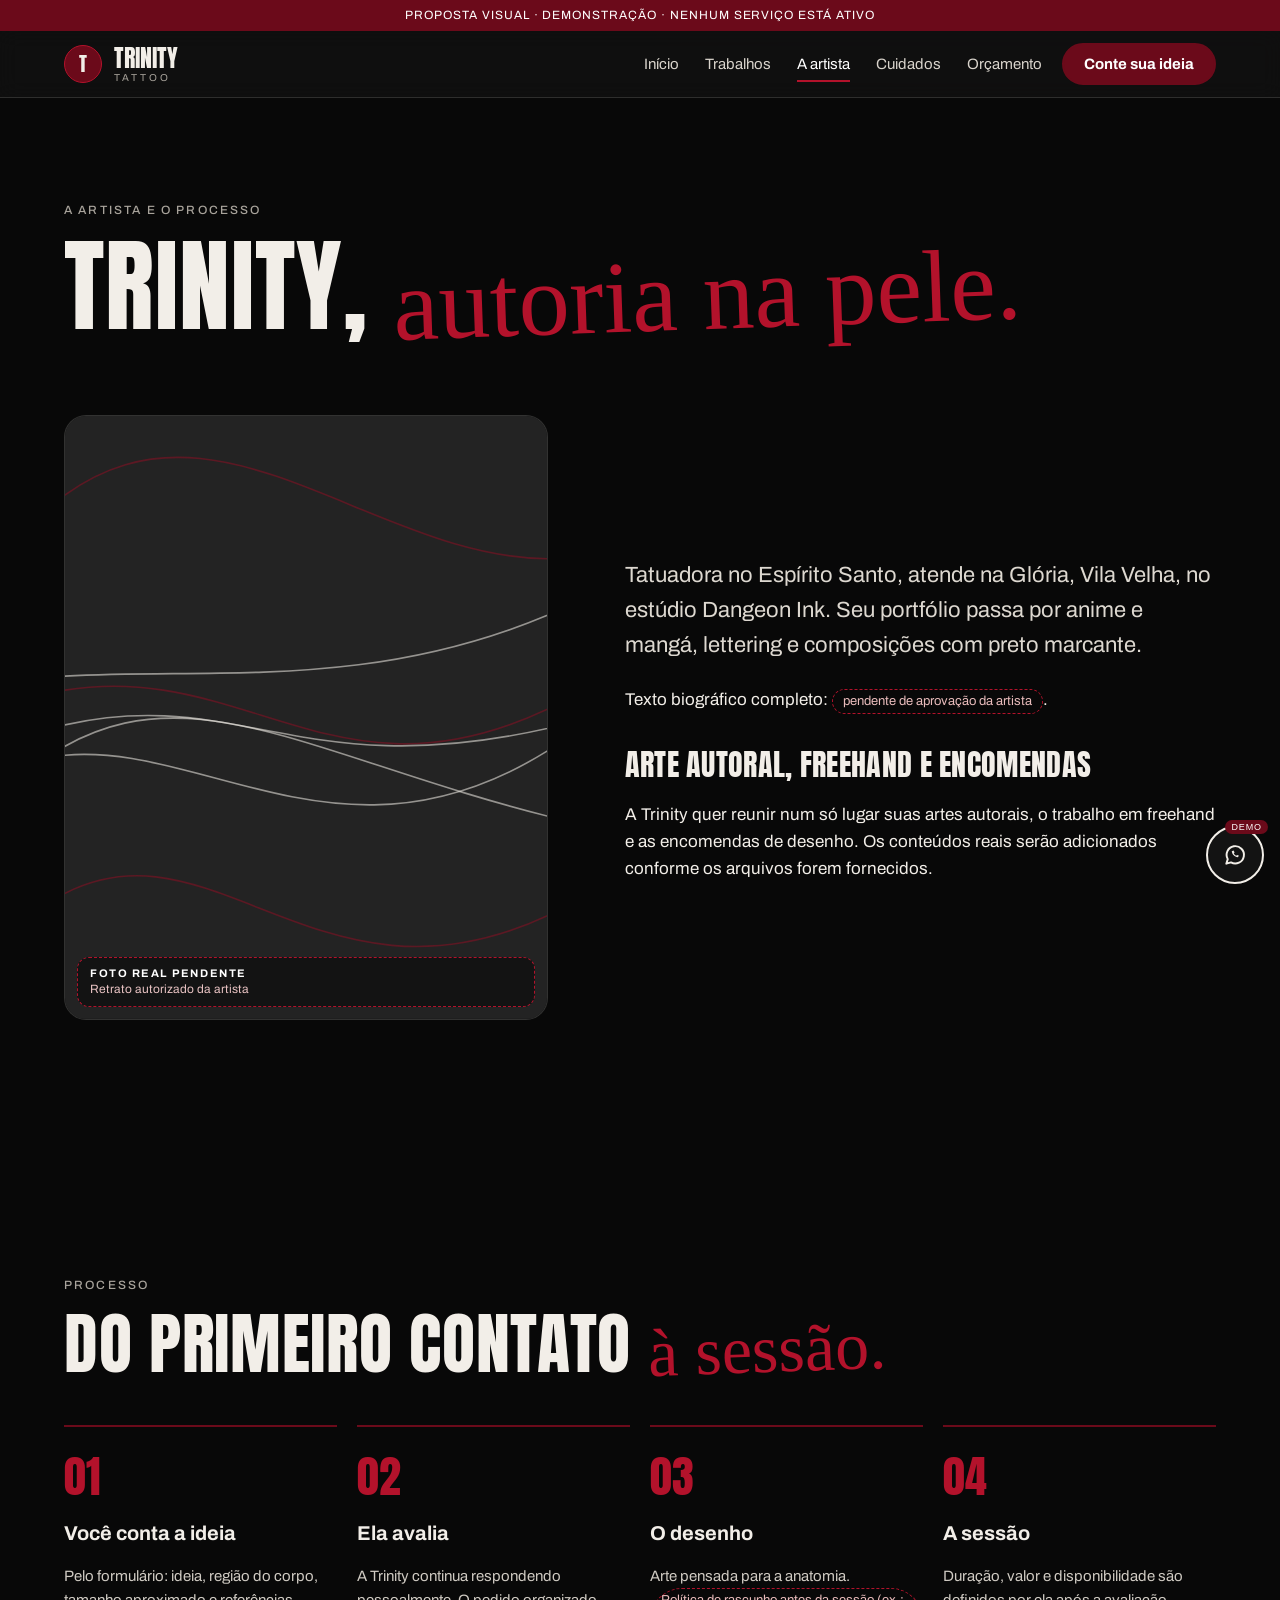
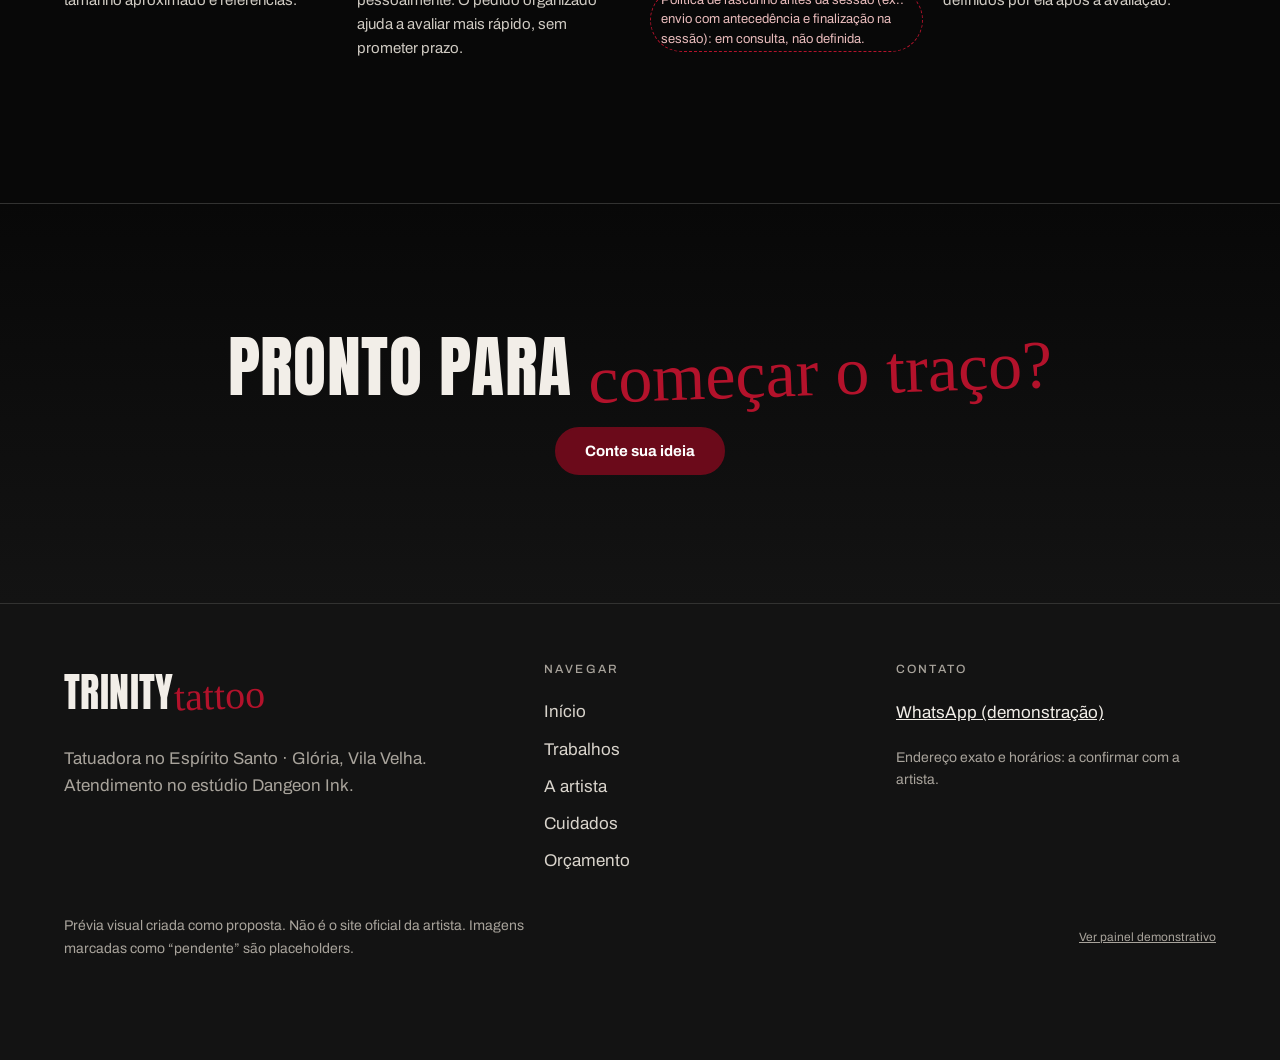
==== site/artista.html @ e9e805b1 "Prévia navegável da Trinity: proposta visual 'Do traço à pele' (sem serviços ativos) Co-Authored-By:" ====
<!doctype html>
<html lang="pt-BR">
<head>
<meta charset="utf-8">
<meta name="viewport" content="width=device-width,initial-scale=1,viewport-fit=cover">
<meta name="robots" content="noindex,nofollow,noarchive">
<meta name="description" content="Prévia visual — proposta de site para a tatuadora Trinity. Demonstração, sem serviços ativos.">
<meta name="theme-color" content="#0a0a0a">
<title>A artista e o processo · Trinity (prévia)</title>
<link rel="preconnect" href="https://fonts.googleapis.com"><link rel="preconnect" href="https://fonts.gstatic.com" crossorigin>
<link href="https://fonts.googleapis.com/css2?family=Anton&family=Archivo:wght@400;500;700&family=Permanent+Marker&display=swap" rel="stylesheet">
<link rel="stylesheet" href="css/style.css">
</head>
<body class="">
<a class="skip" href="#main">Pular para o conteúdo</a>
<div class="demo-strip" role="note">Proposta visual · demonstração · nenhum serviço está ativo</div>
<header class="site-header">
  <a class="brand" href="index.html" aria-label="Trinity — início"><span class="brand-mark" aria-hidden="true">T</span><span>Trinity<small>tattoo</small></span></a>
  <nav class="nav" id="nav" aria-label="Principal"><a href="index.html">Início</a><a href="trabalhos.html">Trabalhos</a><a href="artista.html" aria-current="page">A artista</a><a href="cuidados.html">Cuidados</a><a href="orcamento.html">Orçamento</a></nav>
  <a class="btn btn-sm hide-m" href="orcamento.html">Conte sua ideia</a>
  <button class="menu-btn" id="menuBtn" aria-expanded="false" aria-controls="nav" aria-label="Abrir menu"><span></span><span></span></button>
</header>
<main id="main">

<section class="page-head"><p class="eyebrow">A artista e o processo</p><h1 class="h1">Trinity, <em>autoria na pele.</em></h1></section>
<section class="sec split tight">
  <figure class="split-fig" data-ph="portrait" data-ph-label="Foto real pendente" data-ph-note="Retrato autorizado da artista"></figure>
  <div>
    <p class="lead">Tatuadora no Espírito Santo, atende na Glória, Vila Velha, no estúdio Dangeon Ink. Seu portfólio passa por anime e mangá, lettering e composições com preto marcante.</p>
    <p>Texto biográfico completo: <span class="pending">pendente de aprovação da artista</span>.</p>
    <h2 class="h3">Arte autoral, freehand e encomendas</h2>
    <p>A Trinity quer reunir num só lugar suas artes autorais, o trabalho em freehand e as encomendas de desenho. Os conteúdos reais serão adicionados conforme os arquivos forem fornecidos.</p>
  </div>
</section>
<section class="sec">
  <div class="sec-head"><p class="eyebrow">Processo</p><h2 class="h2">Do primeiro contato <em>à sessão.</em></h2></div>
  <ol class="timeline">
    <li><span class="n">01</span><h3>Você conta a ideia</h3><p>Pelo formulário: ideia, região do corpo, tamanho aproximado e referências.</p></li>
    <li><span class="n">02</span><h3>Ela avalia</h3><p>A Trinity continua respondendo pessoalmente. O pedido organizado ajuda a avaliar mais rápido, sem prometer prazo.</p></li>
    <li><span class="n">03</span><h3>O desenho</h3><p>Arte pensada para a anatomia. <span class="pending">Política de rascunho antes da sessão (ex.: envio com antecedência e finalização na sessão): em consulta, não definida.</span></p></li>
    <li><span class="n">04</span><h3>A sessão</h3><p>Duração, valor e disponibilidade são definidos por ela após a avaliação.</p></li>
  </ol>
</section>
<section class="sec cta-band"><h2 class="h2">Pronto para <em>começar o traço?</em></h2><a class="btn" href="orcamento.html">Conte sua ideia</a></section>

</main>
<footer class="site-footer">
  <div class="foot-grid">
    <div><p class="foot-brand">Trinity<em> tattoo</em></p><p class="muted">Tatuadora no Espírito Santo · Glória, Vila Velha.<br>Atendimento no estúdio Dangeon Ink.</p></div>
    <div><p class="eyebrow">Navegar</p><a href="index.html">Início</a><a href="trabalhos.html">Trabalhos</a><a href="artista.html" aria-current="page">A artista</a><a href="cuidados.html">Cuidados</a><a href="orcamento.html">Orçamento</a></div>
    <div><p class="eyebrow">Contato</p><button class="linklike" data-demo="O contato por WhatsApp está em modo demonstração: nenhuma conversa é aberta.">WhatsApp (demonstração)</button><p class="muted small">Endereço exato e horários: a confirmar com a artista.</p></div>
  </div>
  <div class="foot-bottom"><p class="small muted">Prévia visual criada como proposta. Não é o site oficial da artista. Imagens marcadas como “pendente” são placeholders.</p><a class="panel-link" href="painel.html">Ver painel demonstrativo</a></div>
</footer>
<button class="wa-float" data-demo="Botão de WhatsApp em modo demonstração. Nenhuma mensagem é enviada." aria-label="WhatsApp (demonstração)"><svg viewBox="0 0 24 24" width="26" height="26" aria-hidden="true"><path fill="none" stroke="currentColor" stroke-width="1.8" stroke-linejoin="round" d="M4 20l1.3-4.2A8 8 0 1 1 8.300 18.800z"/><path fill="currentColor" d="M9 8.500c.3 2.800 2.700 5.200 5.500 5.600l1.200-1.300-1.800-.9-.8.700c-1-.4-1.800-1.200-2.200-2.200l.7-.8-.9-1.800z"/></svg><span class="wa-tag">demo</span></button>
<div class="toast" id="toast" role="status" aria-live="polite"></div>
<script src="js/app.js" defer></script>
</body>
</html>
---- site/css/style.css ----
:root{--ink:#080808;--graphite:#131313;--graphite2:#1d1d1d;--red:#6b0a1a;--red-hi:#b3122b;--paper:#f2eee8;--muted:#a8a39b;--line:rgba(242,238,232,.14);--r:22px;--gut:clamp(18px,5vw,64px);--serif:"Anton","Arial Narrow",Impact,sans-serif;--hand:"Permanent Marker","Comic Sans MS",cursive;--sans:"Archivo",system-ui,-apple-system,Segoe UI,sans-serif}
*{box-sizing:border-box}html{scroll-behavior:smooth;-webkit-text-size-adjust:100%}
body{margin:0;background:radial-gradient(1200px 600px at 80% -10%,rgba(107,10,26,.22),transparent 60%),var(--ink);color:var(--paper);font:400 17px/1.6 var(--sans);overflow-x:hidden}
img,svg{max-width:100%;display:block}a{color:inherit}
:focus-visible{outline:3px solid var(--paper);outline-offset:3px;border-radius:6px}
.skip{position:absolute;left:-999px;top:0;background:var(--paper);color:var(--ink);padding:10px 14px;z-index:200}.skip:focus{left:8px;top:8px}
.demo-strip{background:var(--red);color:#fff;text-align:center;font-size:12px;letter-spacing:.08em;text-transform:uppercase;padding:6px 12px}
.muted{color:var(--muted)}.small{font-size:14px}.red{background:var(--red)!important;color:#fff!important}
em{font-family:var(--hand);font-style:normal;font-weight:400;color:var(--red-hi);text-transform:none;letter-spacing:0;display:inline-block;transform:rotate(-2deg)}
.eyebrow{font-size:12px;letter-spacing:.18em;text-transform:uppercase;color:var(--muted);margin:0 0 14px;font-weight:500}
.h1,.h2,.h3,.hero-title,.card h3,.vw-info h2,.faq summary,.foot-brand,.steps li b,.step legend,.stats b,.timeline .n{font-family:var(--serif);text-transform:uppercase;letter-spacing:.01em;font-weight:400}.h1,.h2,.h3,.hero-title{line-height:1.02;margin:0 0 20px}
.h1{font-size:clamp(44px,8vw,104px)}.h2{font-size:clamp(34px,5.4vw,68px)}.h2.big{font-size:clamp(42px,7.4vw,96px)}.h3{font-size:30px;margin-top:36px}
.lead{font-size:clamp(18px,2.2vw,22px);max-width:60ch;color:#ddd8d0}.lead.sm{font-size:18px;max-width:56ch}
.pending{display:inline-block;font-size:13px;border:1px dashed var(--red-hi);color:#e9bcbc;padding:2px 10px;border-radius:99px;line-height:1.5}
.site-header{position:sticky;top:0;z-index:50;display:flex;align-items:center;gap:20px;padding:12px var(--gut);background:rgba(16,16,16,.88);backdrop-filter:blur(10px);border-bottom:1px solid var(--line)}
.brand{display:flex;align-items:center;gap:12px;text-decoration:none;font-family:var(--serif);text-transform:uppercase;font-size:24px;line-height:1}
.brand small{display:block;font-family:var(--sans);font-size:10px;letter-spacing:.3em;text-transform:uppercase;color:var(--muted);margin-top:3px}
.brand-mark{width:38px;height:38px;border-radius:50%;background:var(--red);border:1px solid var(--red-hi);display:grid;place-items:center;font-size:20px}
.nav{margin-left:auto;display:flex;gap:26px}.nav a{text-decoration:none;font-size:15px;padding:8px 0;position:relative;color:#d9d4cc}
.nav a::after{content:"";position:absolute;left:0;bottom:2px;height:2px;width:0;background:var(--red-hi);transition:width .3s}
.nav a:hover::after,.nav a[aria-current]::after{width:100%}.nav a[aria-current]{color:#fff}
.menu-btn{display:none;margin-left:auto;width:48px;height:48px;border:1px solid var(--line);border-radius:50%;background:transparent;cursor:pointer;position:relative}
.menu-btn span{position:absolute;left:14px;right:14px;height:2px;background:var(--paper);transition:transform .3s}.menu-btn span:first-child{top:19px}.menu-btn span:last-child{top:27px}
.menu-btn[aria-expanded=true] span:first-child{transform:translateY(4px) rotate(45deg)}.menu-btn[aria-expanded=true] span:last-child{transform:translateY(-4px) rotate(-45deg)}
.btn{display:inline-flex;align-items:center;justify-content:center;min-height:48px;padding:0 28px;border-radius:99px;background:var(--red);color:#fff;text-decoration:none;font-weight:700;font-size:15px;border:2px solid var(--red);cursor:pointer;font-family:inherit;transition:transform .25s,background .25s}
.btn:hover{background:#8a0f24;border-color:var(--red-hi);transform:translateY(-2px)}.btn-ghost{background:transparent;border-color:var(--line);color:var(--paper)}.btn-ghost:hover{background:var(--graphite);border-color:var(--paper)}
.btn-sm{min-height:42px;padding:0 20px}.cta-row{display:flex;flex-wrap:wrap;gap:12px;margin-top:28px}
.linklike{background:none;border:0;color:var(--paper);text-decoration:underline;font:inherit;cursor:pointer;padding:6px 0;text-align:left}
.sec{padding:clamp(64px,10vw,140px) var(--gut);position:relative}.sec.tight{padding-top:24px}
.sec-head{max-width:900px;margin-bottom:40px}
.hero{position:relative;min-height:calc(100svh - 140px);display:grid;grid-template-columns:1.1fr .9fr;gap:var(--gut);align-items:end;padding:clamp(40px,7vw,90px) var(--gut) 40px;overflow:hidden}
.hero-lines{position:absolute;inset:0;width:100%;height:100%;opacity:.5;pointer-events:none}
.draw{fill:none;stroke:var(--red);stroke-width:2;stroke-linecap:round;stroke-dasharray:1600;stroke-dashoffset:1600;animation:draw 3.6s .3s ease forwards}.d2{animation-delay:.9s;stroke:var(--paper);opacity:.35}.d3{animation-delay:1.4s;opacity:.7}.d4{animation-delay:2s}
@keyframes draw{to{stroke-dashoffset:0}}
.hero-in{position:relative;z-index:2}.hero-title{font-size:clamp(56px,10vw,150px);margin-bottom:24px}.hero-title span{display:inline-block}
.hero-fig{position:relative;z-index:2;margin:0;aspect-ratio:4/5;border-radius:var(--r);overflow:hidden;border:1px solid var(--line)}
.hero-note{grid-column:1/-1;position:relative;z-index:2;margin:0}
[data-ph]{position:relative;background:var(--graphite);overflow:hidden}[data-ph] svg{width:100%;height:100%}
.ph-tag{position:absolute;left:12px;bottom:12px;right:12px;background:rgba(16,16,16,.82);border:1px dashed var(--red-hi);border-radius:12px;padding:8px 12px;font-size:12px;line-height:1.4;color:#e9c3c3}.ph-tag b{display:block;font-size:11px;letter-spacing:.14em;text-transform:uppercase;color:#fff}
.rail-wrap{margin:0 calc(var(--gut)*-1)}
.rail{display:flex;gap:18px;overflow-x:auto;scroll-snap-type:x mandatory;padding:6px var(--gut) 24px;scrollbar-width:thin;scrollbar-color:var(--red) transparent;touch-action:pan-x pan-y;-webkit-overflow-scrolling:touch;cursor:grab}
.rail.drag{cursor:grabbing;scroll-snap-type:none}
.card{flex:0 0 min(78vw,420px);scroll-snap-align:center;text-align:left;background:none;border:0;padding:0;color:inherit;font:inherit;cursor:pointer;opacity:.7;transition:opacity .3s}.card.active,.card:hover,.card:focus-visible{opacity:1}
.card figure{position:relative;background:var(--graphite);margin:0;aspect-ratio:4/5;border-radius:var(--r);overflow:hidden;border:1px solid var(--line)}
.card h3{font-size:24px;margin:14px 0 2px}.card p{margin:0;color:var(--muted);font-size:14px}
.rail-ctl{display:flex;align-items:center;gap:16px;padding:0 var(--gut);flex-wrap:wrap}
.circle{width:48px;height:48px;border-radius:50%;border:1px solid var(--line);background:transparent;color:var(--paper);font-size:20px;cursor:pointer}.circle:hover{background:var(--red);border-color:var(--red)}
.sketch{overflow:hidden}.scroll-line{position:absolute;left:clamp(6px,2vw,24px);top:0;height:100%;width:30px;pointer-events:none}
.scroll-line path{fill:none;stroke:var(--red);stroke-width:2;vector-effect:non-scaling-stroke}
.cmp-grid{display:grid;grid-template-columns:1.2fr .8fr;gap:clamp(24px,5vw,64px);align-items:start}
.cmp{position:relative;aspect-ratio:4/5;max-height:80vh;width:100%;border-radius:var(--r);overflow:hidden;border:1px solid var(--line);touch-action:pan-y;user-select:none;-webkit-user-select:none;background:var(--graphite)}
.cmp-layer{position:absolute;inset:0}.cmp-before{clip-path:inset(0 50% 0 0)}
.tag{position:absolute;top:14px;padding:5px 12px;border-radius:99px;background:rgba(16,16,16,.8);font-size:11px;letter-spacing:.12em;text-transform:uppercase;z-index:3}.tag-l{left:14px}.tag-r{right:14px}
.cmp-handle{position:absolute;top:0;bottom:0;left:50%;width:2px;background:var(--paper);z-index:3;pointer-events:none}
.cmp-handle span{position:absolute;top:50%;left:50%;transform:translate(-50%,-50%);width:52px;height:52px;border-radius:50%;background:var(--red);border:2px solid var(--paper);display:grid;place-items:center;font-size:14px;font-weight:700}
.cmp-range{position:absolute;inset:0;width:100%;height:100%;opacity:0;margin:0;cursor:ew-resize;z-index:4;touch-action:pan-y}
.cmp:focus-within{outline:3px solid var(--paper);outline-offset:3px}
.badge-ill{margin:12px 0 0;font-size:13px;color:#e9c3c3;border-left:3px solid var(--red);padding-left:10px}
.chips{display:flex;flex-wrap:wrap;gap:10px;margin-bottom:18px}.chip{min-height:44px;padding:0 18px;border-radius:99px;border:1px solid var(--line);background:transparent;color:var(--paper);font:inherit;font-size:14px;cursor:pointer}.chip.on{background:var(--red);border-color:var(--red)}
.cmp-desc{font-size:18px;min-height:3.4em}
.split{display:grid;grid-template-columns:.9fr 1.1fr;gap:clamp(28px,6vw,90px);align-items:center}.split-fig{margin:0;aspect-ratio:4/5;border-radius:var(--r);border:1px solid var(--line);overflow:hidden}
.steps{list-style:none;padding:0;margin:28px 0;display:grid;gap:0}.steps li{display:grid;grid-template-columns:110px 1fr;gap:12px;padding:14px 0;border-top:1px solid var(--line);counter-increment:s}.steps li b{font-size:22px}.steps span{color:#cfcac2}
.cta-band{text-align:center;background:linear-gradient(180deg,var(--ink),var(--graphite));border-top:1px solid var(--line)}.cta-band .lead{margin:0 auto 28px}
.page-head{padding:clamp(48px,8vw,110px) var(--gut) 24px}
.works{display:grid;grid-template-columns:repeat(12,1fr);gap:18px}.works .card{opacity:1;grid-column:span 4}.works .card:nth-child(3n+1){grid-column:span 5}.works .card:nth-child(3n+2){grid-column:span 4;margin-top:60px}.works .card:nth-child(3n){grid-column:span 3}
.timeline{list-style:none;margin:0;padding:0;display:grid;grid-template-columns:repeat(4,1fr);gap:20px}.timeline li{border-top:2px solid var(--red);padding-top:14px}.timeline .n{font-family:var(--serif);font-size:44px;color:var(--red-hi)}.timeline h3{margin:6px 0;font-size:20px}.timeline p{color:#cfcac2;font-size:15px}
.faq-wrap{max-width:860px}.faq{border-top:1px solid var(--line);padding:4px 0}.faq summary{cursor:pointer;min-height:56px;display:flex;align-items:center;font-size:24px;list-style:none;justify-content:space-between}.faq summary::after{content:"+";color:var(--red-hi);font-family:var(--sans)}.faq[open] summary::after{content:"–"}.faq p{color:#cfcac2;margin:0 0 20px;max-width:60ch}
.form-sec{max-width:820px}.demo-box{border:1px dashed var(--red-hi);background:rgba(165,29,50,.12);padding:14px 18px;border-radius:14px;font-size:15px;margin-bottom:24px}
.progress{display:flex;gap:8px;list-style:none;padding:0;margin:0 0 28px;font-size:12px;letter-spacing:.1em;text-transform:uppercase}.progress li{flex:1;padding-top:10px;border-top:3px solid var(--line);color:var(--muted)}.progress li.on{border-color:var(--red);color:var(--paper)}
.step{display:none;border:0;padding:0;margin:0}.step.on{display:grid;gap:18px}.step legend{font-size:34px;margin-bottom:16px;padding:0}
label{display:grid;gap:8px;font-size:15px;color:#ddd8d0}input:not([type=checkbox]):not([type=range]),select,textarea{font:inherit;font-size:16px;color:var(--paper);background:var(--graphite);border:1px solid var(--line);border-radius:14px;padding:14px;min-height:50px;width:100%}
.check{display:flex;align-items:center;gap:12px;min-height:48px}.check input{width:24px;height:24px;accent-color:var(--red)}
.drop{border:1px dashed var(--muted);border-radius:14px;padding:26px;text-align:center;color:var(--muted);cursor:pointer}.refs{list-style:none;margin:0;padding:0;display:flex;gap:8px;flex-wrap:wrap}.refs li{background:var(--graphite);border:1px solid var(--line);padding:6px 12px;border-radius:99px;font-size:13px}
.form-nav{display:flex;gap:12px;justify-content:space-between;margin-top:28px}.err{color:#ff9aa8;min-height:1.5em}
.review{display:grid;gap:10px;margin:0}.review div{display:grid;grid-template-columns:150px 1fr;gap:12px;border-bottom:1px solid var(--line);padding-bottom:8px}.review dt{color:var(--muted)}.review dd{margin:0}
.done{padding:20px 0}
.stats{display:grid;grid-template-columns:repeat(4,1fr);gap:14px;margin-bottom:28px}.stats div{background:var(--graphite);border-radius:18px;padding:18px}.stats b{display:block;font-size:48px;color:var(--red-hi);line-height:1}.stats span{font-size:14px;color:var(--muted)}
.tabs{display:flex;gap:8px;overflow-x:auto;margin-bottom:22px;padding-bottom:4px}.tabs button{min-height:46px;padding:0 20px;border-radius:99px;border:1px solid var(--line);background:transparent;color:var(--paper);font:inherit;cursor:pointer;white-space:nowrap}.tabs button[aria-selected=true]{background:var(--paper);color:var(--ink)}
.tabpane{display:none}.tabpane.on{display:block}
.kanban{display:grid;grid-template-columns:repeat(3,1fr);gap:16px}.col{background:var(--graphite);border-radius:18px;padding:14px}.col h3{font-size:12px;letter-spacing:.14em;text-transform:uppercase;color:var(--muted);margin:4px 4px 12px}
.req{background:var(--ink);border:1px solid var(--line);border-radius:14px;padding:14px;margin-bottom:10px}.req b{display:block}.req p{margin:4px 0 8px;font-size:14px;color:#cfcac2}.meta{display:flex;gap:6px;flex-wrap:wrap}.meta span{font-size:11px;background:var(--graphite2);padding:2px 9px;border-radius:99px}.meta .hot{background:var(--red)}
.cal{display:grid;grid-template-columns:repeat(7,1fr);gap:6px}.cal .dow{font-size:11px;color:var(--muted);text-align:center;text-transform:uppercase}.cal .day{min-height:64px;background:var(--graphite);border-radius:10px;padding:6px;font-size:12px;position:relative}.cal .day.s{background:var(--red)}.cal .day.b{background:repeating-linear-gradient(45deg,var(--graphite),var(--graphite) 6px,#303030 6px,#303030 12px);color:var(--muted)}.cal .day i{display:block;font-style:normal;font-size:10px;margin-top:4px;line-height:1.2}
.draws{display:grid;grid-template-columns:repeat(2,1fr);gap:16px}.dr{background:var(--graphite);border-radius:18px;padding:18px}.stg{display:flex;gap:6px;margin-top:12px}.stg i{flex:1;height:6px;border-radius:9px;background:var(--graphite2)}.stg i.on{background:var(--red)}.stl{display:flex;justify-content:space-between;font-size:11px;color:var(--muted);margin-top:6px}
.blocks{display:grid;grid-template-columns:repeat(auto-fill,minmax(150px,1fr));gap:10px}.blk{min-height:56px;border-radius:14px;border:1px solid var(--line);background:var(--graphite);color:var(--paper);font:inherit;cursor:pointer;padding:10px}.blk[aria-pressed=true]{background:repeating-linear-gradient(45deg,var(--graphite),var(--graphite) 6px,#3a1017 6px,#3a1017 12px);border-color:var(--red)}
.site-footer{border-top:1px solid var(--line);padding:56px var(--gut) 100px;background:var(--graphite)}.foot-grid{display:grid;grid-template-columns:1.4fr 1fr 1fr;gap:32px}.foot-grid a{display:block;text-decoration:none;padding:5px 0;color:#d9d4cc}.foot-brand{font-size:40px;margin:0}
.foot-bottom{margin-top:36px;display:flex;justify-content:space-between;gap:16px;flex-wrap:wrap;align-items:center}.foot-bottom p{margin:0;max-width:60ch}.panel-link{font-size:12px;color:var(--muted);text-decoration:underline}
.wa-float{position:fixed;right:16px;bottom:calc(16px + env(safe-area-inset-bottom));z-index:60;width:58px;height:58px;border-radius:50%;border:2px solid var(--paper);background:var(--graphite);color:var(--paper);cursor:pointer;display:grid;place-items:center}
.wa-tag{position:absolute;top:-8px;right:-6px;background:var(--red);color:#fff;font-size:9px;letter-spacing:.1em;text-transform:uppercase;padding:2px 6px;border-radius:99px}
.toast{position:fixed;left:50%;bottom:90px;transform:translate(-50%,20px);background:var(--paper);color:var(--ink);padding:12px 20px;border-radius:14px;max-width:min(92vw,440px);font-size:14px;opacity:0;pointer-events:none;transition:.3s;z-index:90}.toast.on{opacity:1;transform:translate(-50%,0)}
dialog.viewer{border:0;padding:0;background:var(--ink);color:var(--paper);width:min(1100px,96vw);max-height:94svh;border-radius:var(--r);overflow:auto}dialog::backdrop{background:rgba(0,0,0,.8)}
.vw{display:grid;grid-template-columns:1.1fr .9fr}.vw figure{margin:0;min-height:300px;aspect-ratio:4/5;position:relative}.vw-info{padding:28px;display:flex;flex-direction:column;gap:10px}.vw-info h2{font-size:36px;margin:0}.vw-nav{display:flex;gap:10px;margin-top:auto;align-items:center}.vw-close{position:absolute;top:10px;right:10px;z-index:5;background:var(--ink)}
.reveal{opacity:0;transform:translateY(26px);transition:opacity .8s,transform .8s}.reveal.in{opacity:1;transform:none}
@media (max-width:900px){.nav{position:fixed;inset:var(--hh,100px) 0 auto 0;flex-direction:column;gap:0;background:var(--ink);padding:10px var(--gut) 24px;border-bottom:1px solid var(--line);transform:translateY(-12px);opacity:0;visibility:hidden;transition:.25s;margin:0}.nav.open{transform:none;opacity:1;visibility:visible}.nav a{padding:16px 0;font-size:20px;border-bottom:1px solid var(--line)}.menu-btn{display:block}.hide-m{display:none}
.hero,.split,.cmp-grid,.vw{grid-template-columns:1fr}.hero-fig{aspect-ratio:4/4}.timeline,.stats,.draws,.kanban,.foot-grid{grid-template-columns:1fr 1fr}.works{grid-template-columns:1fr 1fr}.works .card,.works .card:nth-child(n){grid-column:auto;margin-top:0}.steps li{grid-template-columns:90px 1fr}}
@media (max-width:560px){body{font-size:16px}.timeline,.draws,.kanban,.foot-grid{grid-template-columns:1fr}.works{grid-template-columns:1fr}.stats{grid-template-columns:1fr 1fr}.cal{gap:3px}.cal .day{min-height:48px;padding:3px;font-size:10px}.cal .day i{display:none}.review div{grid-template-columns:1fr;gap:2px}.cta-row .btn{flex:1 1 100%}.scroll-line{display:none}.demo-strip{font-size:10px}}
@media (prefers-reduced-motion:reduce){*{animation:none!important;transition:none!important;scroll-behavior:auto!important}.draw{stroke-dashoffset:0}.reveal{opacity:1;transform:none}}
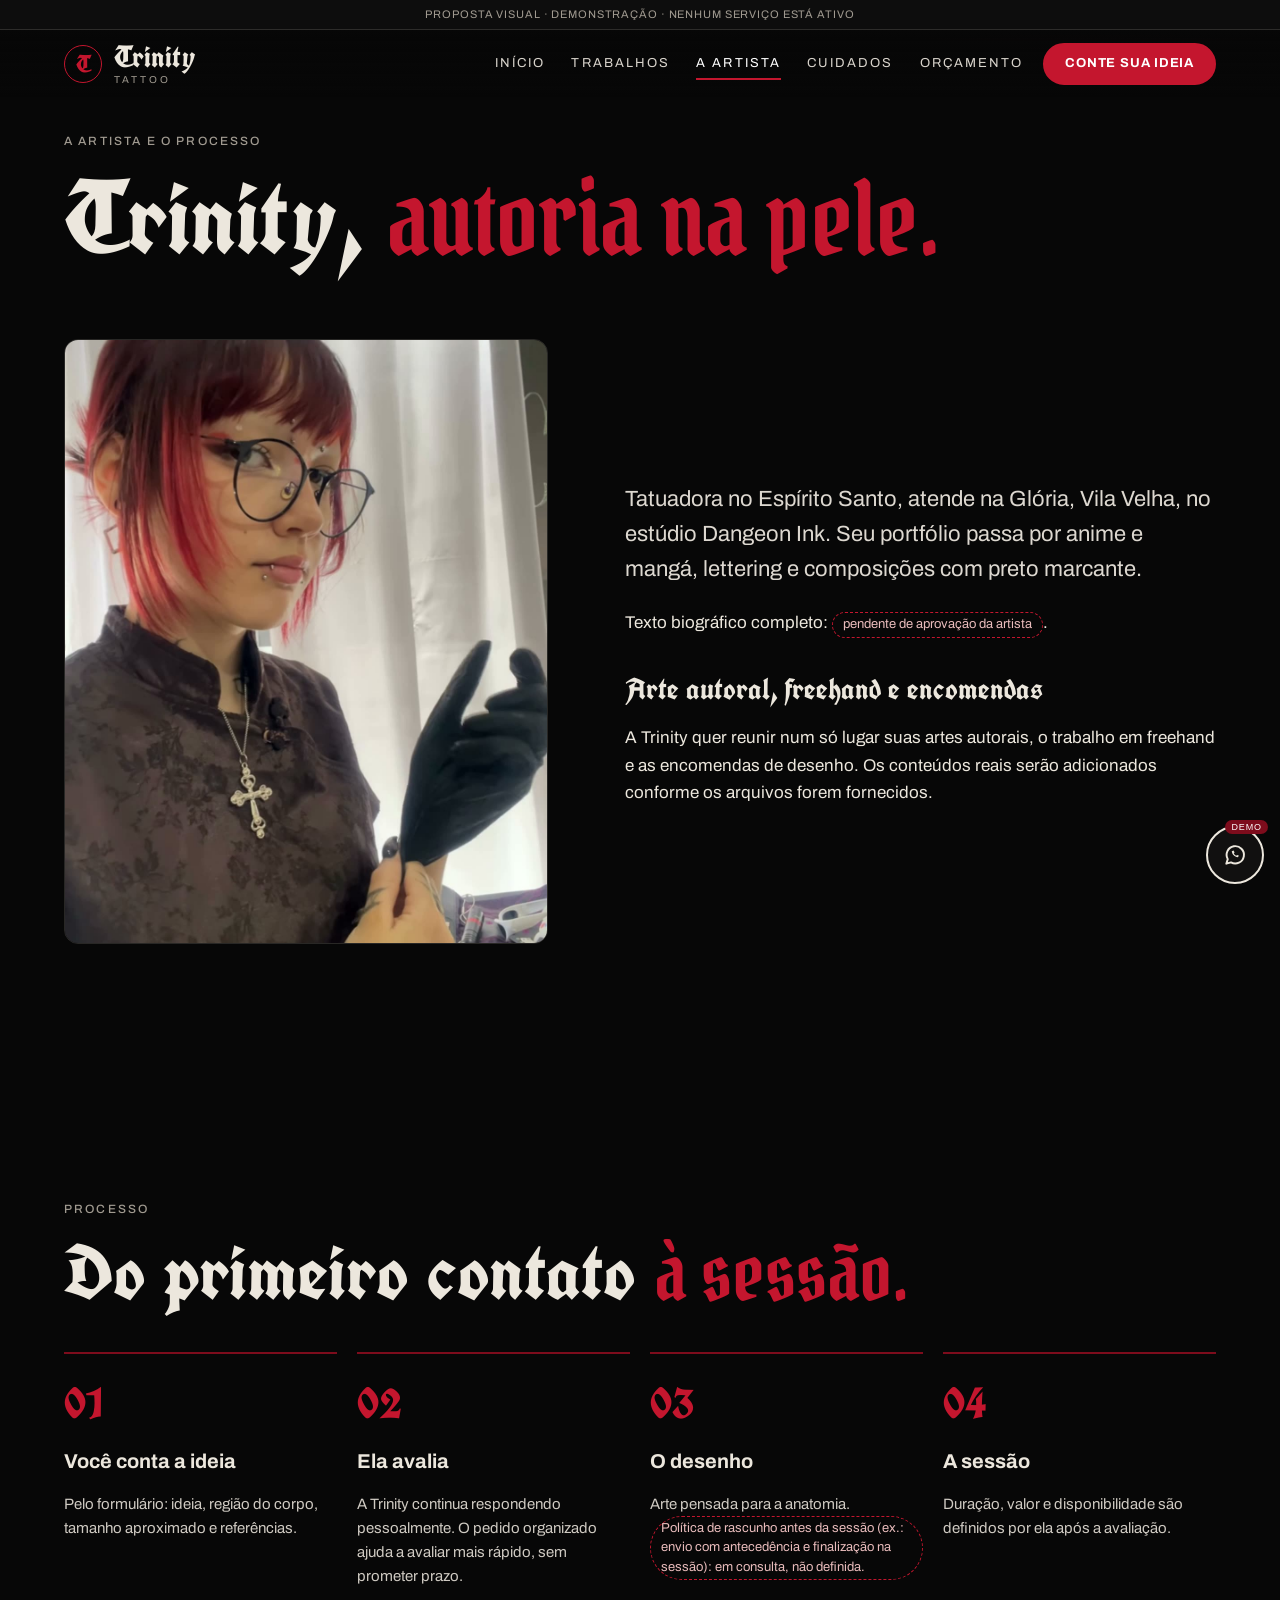
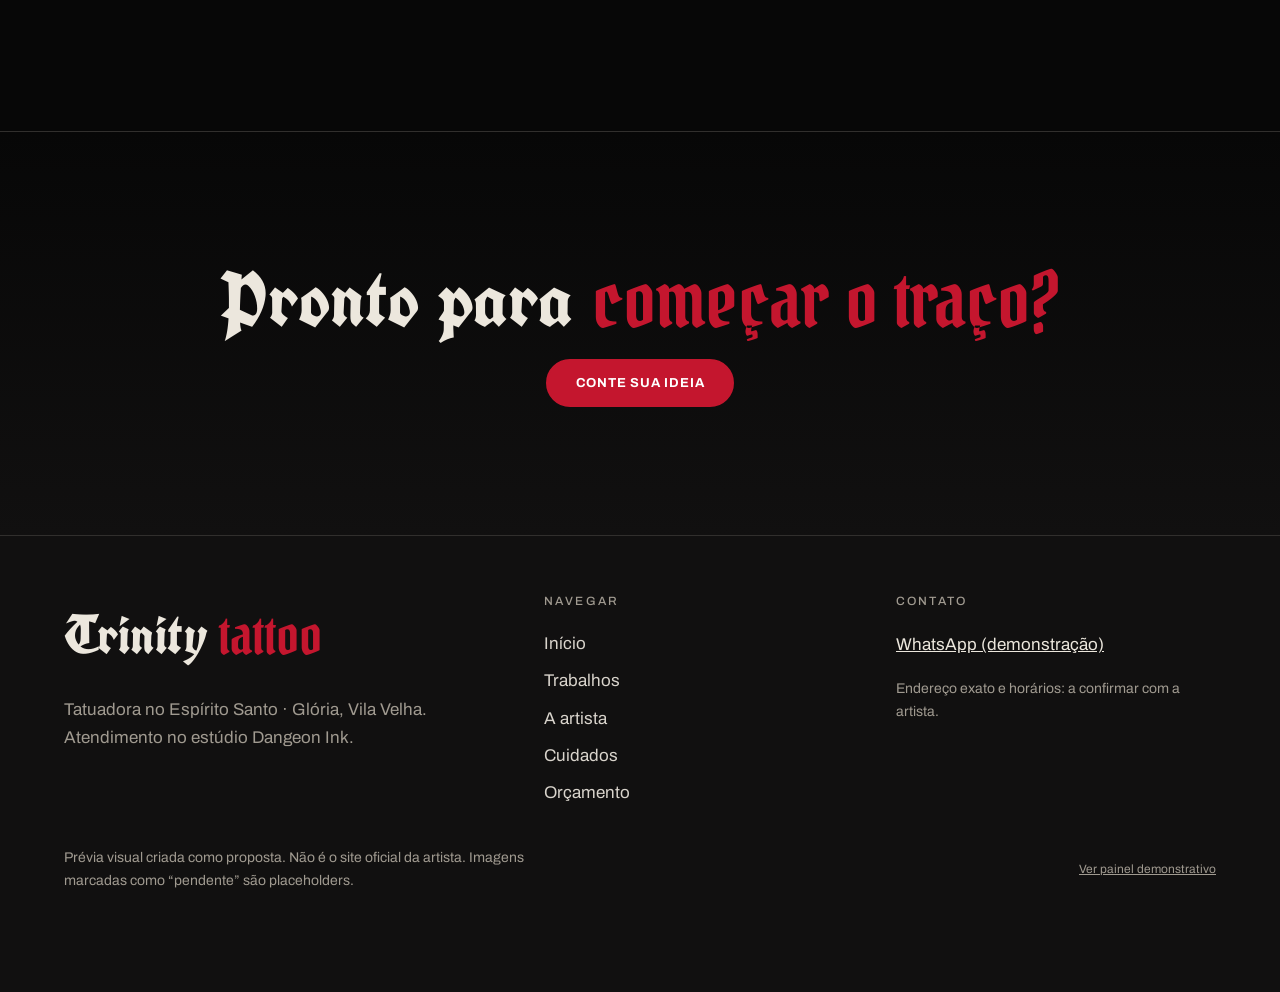
==== commit 8cbe8012: "Redesign gotico: abertura em video real, portfolio com trabalhos reais e pares antes/depois" ====
--- a/site/artista.html
+++ b/site/artista.html
@@ -8,7 +8,7 @@
 <meta name="theme-color" content="#0a0a0a">
 <title>A artista e o processo · Trinity (prévia)</title>
 <link rel="preconnect" href="https://fonts.googleapis.com"><link rel="preconnect" href="https://fonts.gstatic.com" crossorigin>
-<link href="https://fonts.googleapis.com/css2?family=Anton&family=Archivo:wght@400;500;700&family=Permanent+Marker&display=swap" rel="stylesheet">
+<link href="https://fonts.googleapis.com/css2?family=Archivo:wght@400;500;700&family=Pirata+One&family=UnifrakturCook:wght@700&display=swap" rel="stylesheet">
 <link rel="stylesheet" href="css/style.css">
 </head>
 <body class="">
@@ -24,7 +24,7 @@
 
 <section class="page-head"><p class="eyebrow">A artista e o processo</p><h1 class="h1">Trinity, <em>autoria na pele.</em></h1></section>
 <section class="sec split tight">
-  <figure class="split-fig" data-ph="portrait" data-ph-label="Foto real pendente" data-ph-note="Retrato autorizado da artista"></figure>
+  <figure class="split-fig"><img src="media/trabalhos/artista-retrato.jpg" alt="Trinity no estúdio, calçando a luva antes da sessão" loading="lazy" decoding="async" width="1080" height="1350"></figure>
   <div>
     <p class="lead">Tatuadora no Espírito Santo, atende na Glória, Vila Velha, no estúdio Dangeon Ink. Seu portfólio passa por anime e mangá, lettering e composições com preto marcante.</p>
     <p>Texto biográfico completo: <span class="pending">pendente de aprovação da artista</span>.</p>
--- a/site/css/style.css
+++ b/site/css/style.css
@@ -1,4 +1,6 @@
-:root{--ink:#080808;--graphite:#131313;--graphite2:#1d1d1d;--red:#6b0a1a;--red-hi:#b3122b;--paper:#f2eee8;--muted:#a8a39b;--line:rgba(242,238,232,.14);--r:22px;--gut:clamp(18px,5vw,64px);--serif:"Anton","Arial Narrow",Impact,sans-serif;--hand:"Permanent Marker","Comic Sans MS",cursive;--sans:"Archivo",system-ui,-apple-system,Segoe UI,sans-serif}
+@font-face{font-family:"Gothik Steel";src:url("../fonts/gothik-steel.woff2") format("woff2"),url("../fonts/gothik-steel.otf") format("opentype"),url("../fonts/gothik-steel.ttf") format("truetype");font-display:swap}
+@font-face{font-family:"Sanguine Frost";src:url("../fonts/sanguine-frost.woff2") format("woff2"),url("../fonts/sanguine-frost.otf") format("opentype"),url("../fonts/sanguine-frost.ttf") format("truetype");font-display:swap}
+:root{--ink:#070707;--graphite:#111010;--graphite2:#1a1818;--red:#7d0c1c;--red-hi:#c4162e;--paper:#ece7dd;--muted:#a09a90;--line:rgba(236,231,221,.14);--r:14px;--gut:clamp(18px,5vw,64px);--serif:"Gothik Steel","UnifrakturCook","Pirata One",serif;--hand:"Sanguine Frost","Pirata One","UnifrakturCook",serif;--sans:"Archivo",system-ui,-apple-system,Segoe UI,sans-serif}
 *{box-sizing:border-box}html{scroll-behavior:smooth;-webkit-text-size-adjust:100%}
 body{margin:0;background:radial-gradient(1200px 600px at 80% -10%,rgba(107,10,26,.22),transparent 60%),var(--ink);color:var(--paper);font:400 17px/1.6 var(--sans);overflow-x:hidden}
 img,svg{max-width:100%;display:block}a{color:inherit}
@@ -93,4 +95,59 @@
 @media (max-width:900px){.nav{position:fixed;inset:var(--hh,100px) 0 auto 0;flex-direction:column;gap:0;background:var(--ink);padding:10px var(--gut) 24px;border-bottom:1px solid var(--line);transform:translateY(-12px);opacity:0;visibility:hidden;transition:.25s;margin:0}.nav.open{transform:none;opacity:1;visibility:visible}.nav a{padding:16px 0;font-size:20px;border-bottom:1px solid var(--line)}.menu-btn{display:block}.hide-m{display:none}
 .hero,.split,.cmp-grid,.vw{grid-template-columns:1fr}.hero-fig{aspect-ratio:4/4}.timeline,.stats,.draws,.kanban,.foot-grid{grid-template-columns:1fr 1fr}.works{grid-template-columns:1fr 1fr}.works .card,.works .card:nth-child(n){grid-column:auto;margin-top:0}.steps li{grid-template-columns:90px 1fr}}
 @media (max-width:560px){body{font-size:16px}.timeline,.draws,.kanban,.foot-grid{grid-template-columns:1fr}.works{grid-template-columns:1fr}.stats{grid-template-columns:1fr 1fr}.cal{gap:3px}.cal .day{min-height:48px;padding:3px;font-size:10px}.cal .day i{display:none}.review div{grid-template-columns:1fr;gap:2px}.cta-row .btn{flex:1 1 100%}.scroll-line{display:none}.demo-strip{font-size:10px}}
+/* ===== Direção gótica premium (v2) ===== */
+.h1,.h2,.h3,.hero-title,.card h3,.vw-info h2,.faq summary,.foot-brand,.steps li b,.step legend,.stats b,.timeline .n{text-transform:none;letter-spacing:0;font-weight:400}
+.h2{font-size:clamp(40px,6vw,84px)}.card h3{font-size:30px}.steps li b{font-size:28px}.foot-brand{font-size:54px}
+em{font-family:var(--hand);color:var(--red-hi);transform:none;display:inline}
+.demo-strip{background:#0d0d0d;color:var(--muted);border-bottom:1px solid var(--line);font-size:11px;padding:5px 12px}
+.site-header{position:fixed;left:0;right:0;top:30px;background:linear-gradient(180deg,rgba(7,7,7,.85),rgba(7,7,7,0));backdrop-filter:none;border-bottom:0}
+.site-header.solid{background:rgba(7,7,7,.92);backdrop-filter:blur(10px);border-bottom:1px solid var(--line)}
+.brand{font-size:30px;text-transform:none;letter-spacing:0}.brand-mark{border-radius:50%;background:transparent;border:1px solid var(--red-hi);color:var(--red-hi);font-size:24px}
+.nav a{font-size:13px;letter-spacing:.16em;text-transform:uppercase}
+.btn{background:var(--red-hi);border-color:var(--red-hi);letter-spacing:.06em;text-transform:uppercase;font-size:13px}.btn:hover{background:#e01b37;border-color:#e01b37}
+.page-head,.sec:not(.hero){position:relative}
+body{background:radial-gradient(1000px 520px at 85% -10%,rgba(125,12,28,.28),transparent 60%),var(--ink)}
+/* Abertura em vídeo */
+.hero{display:block;position:relative;min-height:100svh;padding:0;overflow:hidden;isolation:isolate}
+.hero-bg{position:absolute;inset:-6%;width:112%;height:112%;object-fit:cover;filter:blur(38px) brightness(.28) saturate(1.2);z-index:-3}
+.hero-shade{position:absolute;inset:0;z-index:-1;background:linear-gradient(90deg,rgba(7,7,7,.92) 0%,rgba(7,7,7,.55) 48%,rgba(7,7,7,.2) 100%),linear-gradient(0deg,var(--ink) 0%,transparent 28%)}
+.hero-grid{min-height:100svh;display:grid;grid-template-columns:1.1fr .9fr;align-items:center;gap:var(--gut);padding:120px var(--gut) 60px}
+.hero-in{position:relative;z-index:2}
+.hero-title{font-size:clamp(76px,12.5vw,200px);line-height:.9;margin:0 0 18px;text-shadow:0 6px 40px rgba(0,0,0,.6)}
+.hero-title small{display:block;font-family:var(--hand);font-size:.34em;color:var(--red-hi);margin-top:6px}
+.hero-sub{font-size:clamp(15px,1.6vw,19px);max-width:34ch;color:#d8d2c7;margin:0 0 6px}
+.hero-frame{position:relative;justify-self:end;height:min(80svh,760px);aspect-ratio:9/16;border-radius:var(--r);overflow:hidden;border:1px solid rgba(196,22,46,.55);box-shadow:0 30px 90px rgba(0,0,0,.7),0 0 0 8px rgba(7,7,7,.5)}
+.hero-frame video{width:100%;height:100%;object-fit:cover;display:block}
+/* faixa que cobre a legenda embutida no vídeo e leva o texto da marca */
+.hero-band{position:absolute;left:0;right:0;top:39%;height:23%;backdrop-filter:blur(26px) brightness(.45);-webkit-backdrop-filter:blur(26px) brightness(.45);background:rgba(7,7,7,.55);display:grid;place-items:center;text-align:center;border-block:1px solid rgba(236,231,221,.12)}
+.hero-band span{font-family:var(--serif);font-size:clamp(24px,2.6vw,38px);line-height:1.05}
+.hero-band em{display:block;font-size:.62em;margin-top:6px}
+/* fotos reais nos cards, no visualizador e no comparador */
+.card figure img,.cmp-layer img,.vw figure img,.split-fig img{width:100%;height:100%;object-fit:cover;display:block}
+.cmp-layer img{pointer-events:none;user-select:none;-webkit-user-drag:none}
+.card figure img{transition:transform .6s ease}.card:hover figure img,.card:focus-visible figure img{transform:scale(1.03)}
+/* desktop: vídeo em tela cheia atrás do texto */
+@media (min-width:901px){
+  .hero-bg{display:none}
+  .hero-grid{grid-template-columns:minmax(0,640px);align-items:end;padding:140px var(--gut) 96px}
+  .hero-frame{position:absolute;inset:0;height:auto;aspect-ratio:auto;justify-self:auto;border:0;border-radius:0;box-shadow:none;z-index:-2}
+  .hero-shade{background:linear-gradient(90deg,rgba(7,7,7,.82) 0%,rgba(7,7,7,.45) 38%,rgba(7,7,7,0) 65%),linear-gradient(0deg,var(--ink) 0%,rgba(7,7,7,.35) 30%,transparent 55%),linear-gradient(180deg,rgba(7,7,7,.55) 0%,transparent 22%)}
+}
+.hero-cue{position:absolute;left:var(--gut);bottom:26px;font-size:11px;letter-spacing:.3em;text-transform:uppercase;color:var(--muted)}
+.hero-cue::after{content:"";display:block;width:1px;height:42px;background:var(--red-hi);margin-top:10px}
+.demo-strip{height:30px;line-height:19px;white-space:nowrap;overflow:hidden;text-overflow:ellipsis}
+.hero-fade{position:absolute;inset:0;background:var(--ink);opacity:0;pointer-events:none;transition:opacity .7s ease;z-index:1}
+.hero-frame.fade .hero-fade{opacity:1}
+@media (max-width:900px){
+  .hero{min-height:0}
+  .hero-bg{display:none}
+  .hero-grid{min-height:0;grid-template-columns:1fr;align-items:start;padding:104px 0 48px;gap:28px}
+  .hero-frame{order:-1;justify-self:center;width:auto;max-width:100%;height:min(76svh,calc(100vw * 16 / 9));aspect-ratio:9/16;border:0;border-radius:0;box-shadow:none}
+  .hero-frame::after{content:"";position:absolute;inset:auto 0 0 0;height:30%;background:linear-gradient(0deg,var(--ink),transparent)}
+  .hero-in{padding:0 var(--gut);margin-top:-72px;z-index:3}
+  .hero-shade{display:none}
+  .hero-cue{display:none}
+  .hero-title{font-size:clamp(72px,24vw,120px)}
+}
+@media (max-width:560px){.demo-strip{font-size:9.5px;letter-spacing:.04em}.site-header{top:30px}}
 @media (prefers-reduced-motion:reduce){*{animation:none!important;transition:none!important;scroll-behavior:auto!important}.draw{stroke-dashoffset:0}.reveal{opacity:1;transform:none}}
